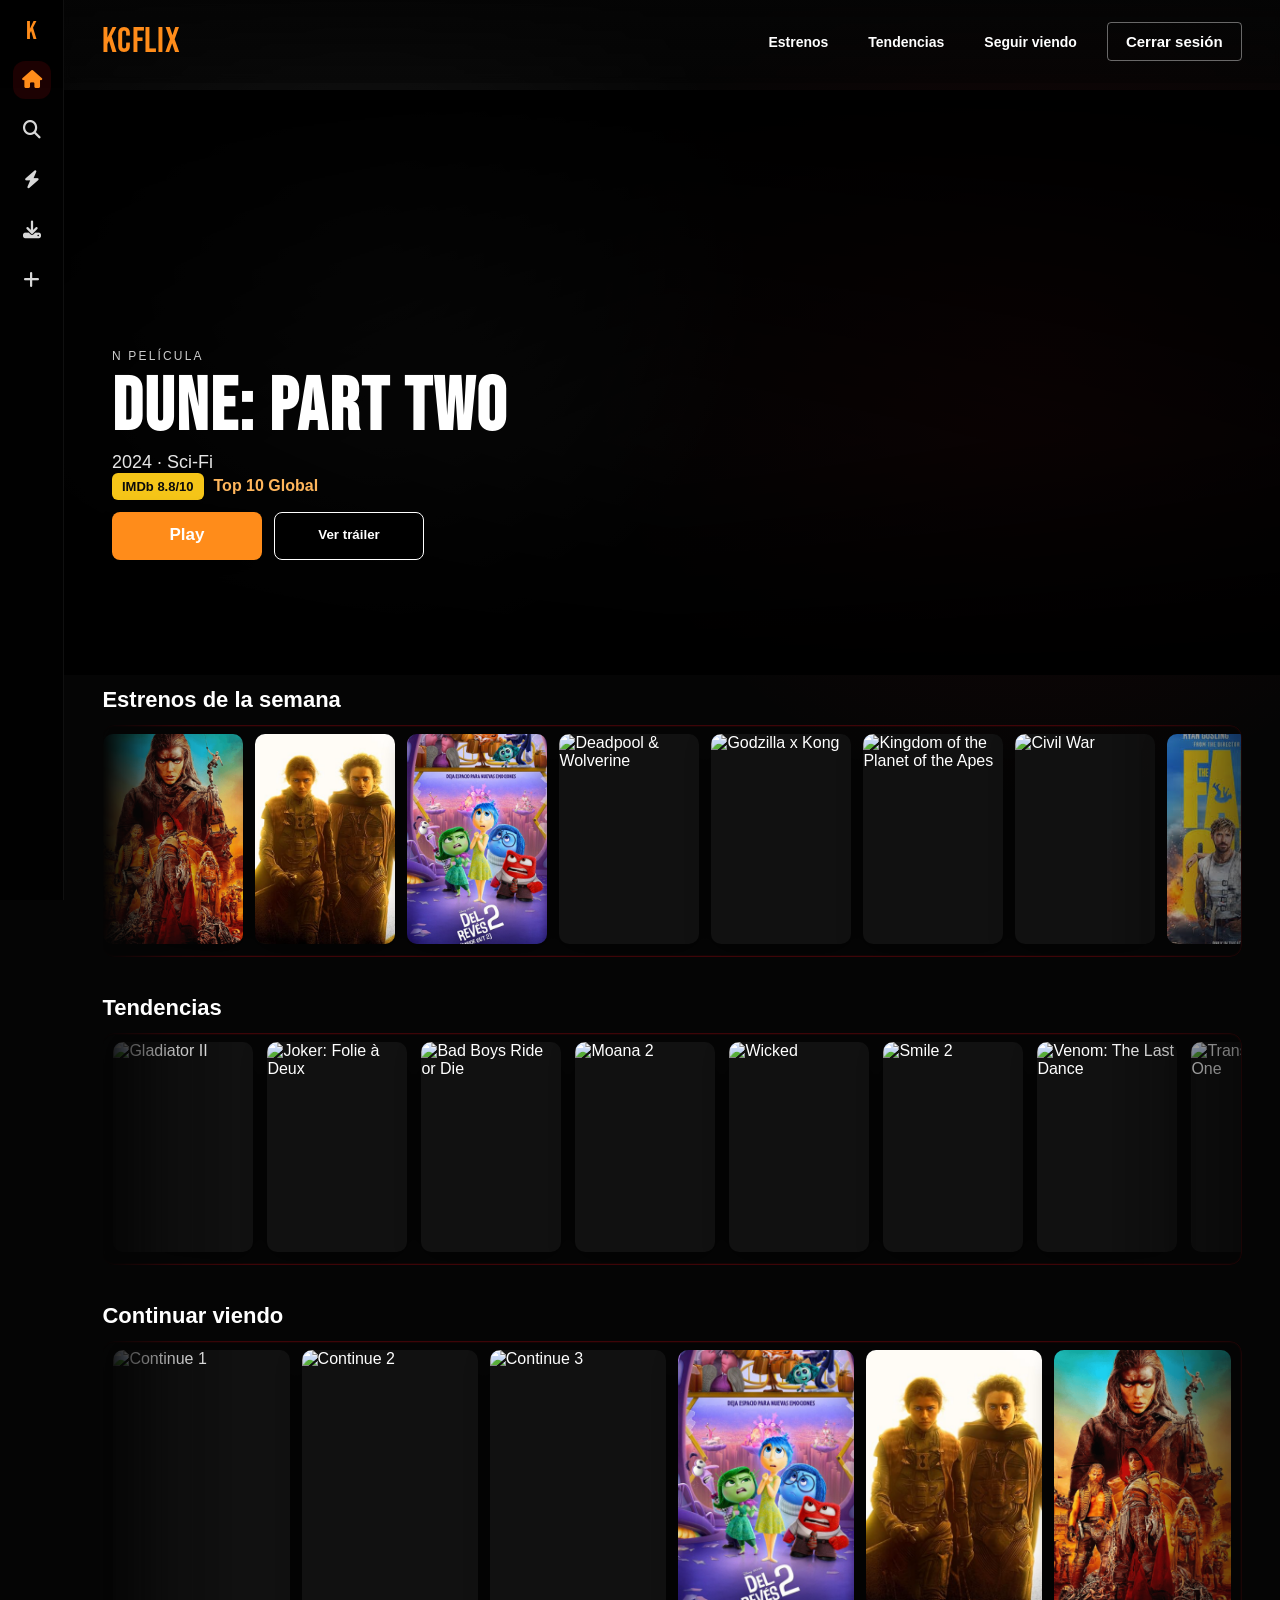
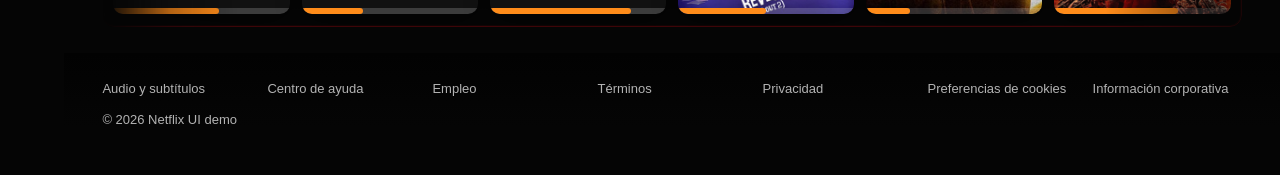
==== main.html @ c14abeb3 "practica_final_web20" ====
<!DOCTYPE html>
<html lang="es">
<head>
  <meta charset="UTF-8">
  <meta name="viewport" content="width=device-width, initial-scale=1.0">
  <title>KCFLIX - Inicio</title>
  <link rel="stylesheet" href="https://cdnjs.cloudflare.com/ajax/libs/font-awesome/6.5.2/css/all.min.css">
  <link rel="stylesheet" href="styles.css">
</head>
<body class="home-body">
  <div class="app">
    <aside class="side-nav" aria-label="Navegación principal">
      <div class="logo">K</div>
      <nav>
        <a class="nav-icon active" href="#" aria-label="Inicio"><i class="fa-solid fa-house"></i></a>
        <a class="nav-icon" href="#" aria-label="Buscar"><i class="fa-solid fa-magnifying-glass"></i></a>
        <a class="nav-icon" href="#" aria-label="Novedades"><i class="fa-solid fa-bolt"></i></a>
        <a class="nav-icon" href="#" aria-label="Descargas"><i class="fa-solid fa-download"></i></a>
        <a class="nav-icon" href="#" aria-label="Mi lista"><i class="fa-solid fa-plus"></i></a>
      </nav>
    </aside>

    <main class="home-main">
      <header class="home-nav">
        <div class="logo">KCFLIX</div>
        <nav class="top-links" aria-label="Secciones">
          <a href="#estrenos">Estrenos</a>
          <a href="#tendencias">Tendencias</a>
          <a href="#continuar">Seguir viendo</a>
        </nav>
        <a class="btn-secondary" href="index.html">Cerrar sesión</a>
      </header>

      <section class="billboard fade-up">
        <div class="billboard-bg"></div>
        <div class="billboard-overlay"></div>
        <div class="billboard-content">
          <div class="billboard-left">
            <p class="eyebrow">N Película</p>
            <h1 class="title">DUNE: PART TWO</h1>
            <p class="season">2024 · Sci‑Fi</p>
            <div class="meta">
              <span class="badge imdb">IMDb 8.8/10</span>
              <span class="meta-pill">Top 10 Global</span>
            </div>
            <div class="actions">
              <button class="btn-primary pill">Play</button>
              <button style="margin-top: 6px;" class="btn-ghost pill">Ver tráiler</button>
            </div>
          </div>
        </div>
      </section>

      <section class="row" id="estrenos">
        <div class="row-header">
          <h2>Estrenos de la semana</h2>
        </div>
        <div class="carousel">
          <div class="card"><img src="images/furiosa.png" alt="Furiosa"></div>
          <div class="card"><img src="images/dune.png" alt="Dune Part Two"></div>
          <div class="card"><img src="images/inside2.png" alt="Inside Out 2"></div>
          <div class="card"><img src="https://lumiere-a.akamaihd.net/v1/images/image_e76cbb7d.jpeg" alt="Deadpool & Wolverine"></div>
          <div class="card"><img src="https://play-lh.googleusercontent.com/W6HjfNo9I4UF4hTK2AE5ALRAUnR4mSOMsZAKb6WDiavnlSLHi6pDqmvL1hcKnPg9KamImKPIpb4DFq9jYA" alt="Godzilla x Kong"></div>
          <div class="card"><img src="https://static.wikia.nocookie.net/planetoftheapes/images/0/0c/Kingdom_of_the_Planet_of_the_Apes_Teaser_Poster.jpg/revision/latest?cb=20231102170104" alt="Kingdom of the Planet of the Apes"></div>
          <div class="card"><img src="https://static.wikia.nocookie.net/marvelcinematicuniverse/images/b/bf/Captain_America_Civil_War_-_Poster_definitivo.png/revision/latest/scale-to-width-down/1200?cb=20191029195149&path-prefix=es" alt="Civil War"></div>
          <div class="card"><img src="[data-uri]" alt="The Fall Guy"></div>
          <div class="card"><img src="https://image.tmdb.org/t/p/w342/lqoMzCcZYEFK729d6qzt349fB4o.jpg" alt="The Idea of You"></div>
          <div class="card"><img src="https://image.tmdb.org/t/p/w342/cc8U2Ew1vTmjL6N3bPuwRZ2FQ7t.jpg" alt="Problemista"></div>
          <div class="card"><img src="https://image.tmdb.org/t/p/w342/aosm8NMQ3UyoBVpSxyimorCQykC.jpg" alt="Atlas"></div>
          <div class="card"><img src="https://image.tmdb.org/t/p/w342/8Y9j5ve3DucHr1bTPQvdgB6MZPJ.jpg" alt="Ghostbusters: Frozen Empire"></div>
          <div class="card"><img src="https://image.tmdb.org/t/p/w342/2cxhvwyEwRlysAmRH4iodkvo0z5.jpg" alt="Nosferatu"></div>
          <div class="card"><img src="https://image.tmdb.org/t/p/w342/e3mB1jmPGQip1m6IK5hHFbtdKnP.jpg" alt="Speak No Evil"></div>
        </div>
      </section>

      <section class="row" id="tendencias">
        <div class="row-header">
          <h2>Tendencias</h2>
        </div>
        <div class="carousel trends">
          <div class="card"><img src="https://image.tmdb.org/t/p/w342/6WBeq4fCfn7AN0o21W9qNcRF2l9.jpg" alt="Gladiator II"></div>
          <div class="card"><img src="https://image.tmdb.org/t/p/w342/9m161GawbY3cWxe6txd1NOHTjd0.jpg" alt="Joker: Folie à Deux"></div>
          <div class="card"><img src="https://image.tmdb.org/t/p/w342/vBZ0qvaRxqEhZwl6LWmruJqWE8Z.jpg" alt="Bad Boys Ride or Die"></div>
          <div class="card"><img src="https://image.tmdb.org/t/p/w342/9HE9xiNMEFztAs4z3LZx45t55V7.jpg" alt="Moana 2"></div>
          <div class="card"><img src="https://image.tmdb.org/t/p/w342/kKKXNpPbf5wQamqL4B9CzQ2Q1zJ.jpg" alt="Wicked"></div>
          <div class="card"><img src="https://image.tmdb.org/t/p/w342/uEBfw0BsL5SBTmFQNSL9VfEPYhZ.jpg" alt="Smile 2"></div>
          <div class="card"><img src="https://image.tmdb.org/t/p/w342/3m1CmcU2Yn2lXGLk5z9XfY4Frp9.jpg" alt="Venom: The Last Dance"></div>
          <div class="card"><img src="https://image.tmdb.org/t/p/w342/4W3esezSEKAQ4MSBtd2rL1X8rTD.jpg" alt="Transformers One"></div>
          <div class="card"><img src="https://image.tmdb.org/t/p/w342/kaPVL2CkT3Id5v7IRKLsq5eHqDe.jpg" alt="Inside Out 2"></div>
          <div class="card"><img src="https://image.tmdb.org/t/p/w342/2gtdv7Naqq0G6IuNcBqEI70KuBD.jpg" alt="Borderlands"></div>
        </div>
      </section>

      <section class="row" id="continuar">
        <div class="row-header">
          <h2>Continuar viendo</h2>
        </div>
        <div class="carousel continue">
          <div class="card progress">
            <img src="https://image.tmdb.org/t/p/w342/qNBAXBIQlnOThrVvA6mA2B5ggV6.jpg" alt="Continue 1">
            <div class="progress-bar"><span style="width: 60%"></span></div>
          </div>
          <div class="card progress">
            <img src="https://image.tmdb.org/t/p/w342/3CxUndGhUcZdt1Zggjdb2HkLLQX.jpg" alt="Continue 2">
            <div class="progress-bar"><span style="width: 35%"></span></div>
          </div>
          <div class="card progress">
            <img src="https://image.tmdb.org/t/p/w342/8ChCpCYxh9YXusmHwcE9YzP0TSG.jpg" alt="Continue 3">
            <div class="progress-bar"><span style="width: 80%"></span></div>
          </div>
          <div class="card progress">
            <img src="images/inside2.png" alt="Continue 4">
            <div class="progress-bar"><span style="width: 50%"></span></div>
          </div>
          <div class="card progress">
            <img src="images/dune.png" alt="Continue 5">
            <div class="progress-bar"><span style="width: 25%"></span></div>
          </div>
          <div class="card progress">
            <img src="images/furiosa.png" alt="Continue 6">
            <div class="progress-bar"><span style="width: 70%"></span></div>
          </div>
        </div>
      </section>

      <footer class="footer">
        <div class="footer-links">
          <a href="#">Audio y subtítulos</a>
          <a href="#">Centro de ayuda</a>
          <a href="#">Empleo</a>
          <a href="#">Términos</a>
          <a href="#">Privacidad</a>
          <a href="#">Preferencias de cookies</a>
          <a href="#">Información corporativa</a>
        </div>
        <p class="footer-copy">© 2026 Netflix UI demo</p>
      </footer>
    </main>
  </div>
</body>
</html>
---- styles.css ----
@font-face {
  font-family: "Bebas Neue";
  src: url("fonts/bebas_neue/BebasNeue-Regular.woff2") format("woff2"),
       url("fonts/bebas_neue/BebasNeue-Regular.woff") format("woff"),
       url("fonts/bebas_neue/BebasNeue-Regular.ttf") format("truetype");
  font-weight: 400;
  font-style: normal;
  font-display: swap;
}

:root {
  --bg-top: #2b0808;
  --bg-bottom: #070000;
  --netflix-red: #ff8c1a;
  --text: #ffffff;
  --muted: #b3b3b3;
  --input-bg: rgba(51, 51, 51, 0.75);
  --border: rgba(255, 255, 255, 0.22);
  --shadow: 0 6px 20px rgba(0, 0, 0, 0.45);
  --display-font: "Bebas Neue", "Helvetica Neue", Helvetica, Arial, sans-serif;
  font-family: "Helvetica Neue", Helvetica, Arial, sans-serif;
}

* {
  box-sizing: border-box;
}

body {
  margin: 0;
  min-height: 100vh;
  color: var(--text);
  background: radial-gradient(circle at 20% 20%, rgba(255, 255, 255, 0.04), transparent 25%),
              radial-gradient(circle at 80% 0%, rgba(255, 255, 255, 0.03), transparent 30%),
              linear-gradient(180deg, var(--bg-top) 0%, #140000 45%, var(--bg-bottom) 100%);
  background-attachment: fixed;
  overflow-x: hidden;
  scroll-behavior: smooth;
}

html {
  width: 100vw;
  overflow-x: hidden;
}

.home-body {
  background: #050505;
  color: #fff;
}

.page {
  display: flex;
  flex-direction: column;
  min-height: 100vh;
  max-width: 1100px;
  margin: 0 auto;
  padding: 32px clamp(20px, 3vw, 48px);
}

.nav {
  padding: 8px 0 28px;
  border-bottom: 1px solid rgba(255, 255, 255, 0.08);
}

.logo {
  font-size: clamp(28px, 3vw, 36px);
  font-family: var(--display-font);
  font-weight: 400;
  letter-spacing: 0.7px;
  color: var(--netflix-red);
}

.panel {
  width: min(520px, 100%);
  margin-top: 48px;
  display: flex;
  flex-direction: column;
  gap: 16px;
}

.panel h1 {
  margin: 0;
  font-family: var(--display-font);
  font-size: clamp(26px, 4vw, 36px);
  line-height: 1.2;
}

.sub {
  margin: 0;
  color: var(--muted);
  font-size: 16px;
}

.form {
  display: flex;
  flex-direction: column;
  gap: 12px;
  margin-top: 4px;
}

.field {
  display: flex;
  flex-direction: column;
  gap: 6px;
}

.label {
  font-size: 13px;
  color: var(--muted);
}

input[type="email"] {
  width: 100%;
  padding: 14px 14px;
  background: var(--input-bg);
  border: 1px solid var(--border);
  border-radius: 6px;
  color: var(--text);
  font-size: 15px;
  outline: none;
  transition: border-color 0.2s ease, box-shadow 0.2s ease;
}

input[type="email"]::placeholder {
  color: #d9d9d9;
}

input[type="email"]:focus {
  border-color: #fff;
  box-shadow: 0 0 0 2px rgba(255, 255, 255, 0.15);
}

.btn-primary {
  margin-top: 6px;
  display: inline-block;
  padding: 14px;
  border: none;
  border-radius: 6px;
  background: var(--netflix-red);
  color: #fff;
  font-size: 17px;
  font-weight: 600;
  cursor: pointer;
  box-shadow: var(--shadow);
  transition: background 0.2s ease, transform 0.1s ease;
  text-align: center;
  text-decoration: none;
}

.btn-primary:hover {
  background: #f6121d;
}

.btn-primary:active {
  transform: translateY(1px);
}

.btn-secondary {
  padding: 10px 18px;
  border: 1px solid rgba(255, 255, 255, 0.4);
  border-radius: 4px;
  color: #fff;
  background: transparent;
  font-size: 15px;
  font-weight: 600;
  text-decoration: none;
  transition: background 0.2s ease, color 0.2s ease, border-color 0.2s ease;
}

.btn-secondary:hover {
  background: rgba(255, 255, 255, 0.12);
  border-color: rgba(255, 255, 255, 0.6);
}

.help {
  margin-top: 12px;
  width: 100%;
  background: transparent;
  border: none;
  color: #f3f3f3;
  font-size: 16px;
  text-align: left;
  display: inline-flex;
  align-items: center;
  gap: 6px;
  cursor: pointer;
  padding: 8px 0;
}

.chevron {
  display: inline-block;
  transform: translateY(-1px);
  font-size: 16px;
}

.recaptcha {
  margin: 0;
  margin-top: 4px;
  color: var(--muted);
  font-size: 13px;
  max-width: 460px;
}

.hero {
  min-height: 100vh;
  padding: 28px clamp(20px, 4vw, 56px);
  display: flex;
  flex-direction: column;
  justify-content: space-between;
}

.home-nav {
  display: flex;
  align-items: center;
  justify-content: space-between;
}

.hero-content {
  display: grid;
  grid-template-columns: repeat(auto-fit, minmax(280px, 1fr));
  gap: clamp(24px, 4vw, 52px);
  align-items: center;
  margin-top: clamp(40px, 8vw, 90px);
}

.hero-text h1 {
  font-family: var(--display-font);
  font-size: clamp(32px, 5vw, 54px);
  margin: 0 0 12px;
}

.hero-sub {
  margin: 0;
  color: var(--muted);
  font-size: clamp(16px, 2vw, 20px);
}

.cta {
  margin-top: 22px;
  display: flex;
  flex-wrap: wrap;
  gap: 10px;
}

.cta input[type="email"] {
  flex: 1 1 240px;
  padding: 14px 14px;
  background: rgba(0, 0, 0, 0.45);
  border: 1px solid rgba(255, 255, 255, 0.25);
  border-radius: 6px;
  color: #fff;
  font-size: 15px;
  min-width: 0;
}

.cta .btn-primary {
  flex: 0 0 auto;
  padding: 14px 18px;
  font-size: 16px;
}

.hero-art {
  display: flex;
  justify-content: center;
}

.device-frame {
  position: relative;
  width: min(620px, 100%);
  border-radius: 12px;
  overflow: hidden;
  background: #050505;
  box-shadow: 0 18px 50px rgba(0, 0, 0, 0.6);
  border: 2px solid rgba(255, 255, 255, 0.08);
}

.device-frame img {
  display: block;
  width: 100%;
  height: auto;
}

/* ---------- Home screen layout ---------- */
.app {
  display: grid;
  grid-template-columns: 64px 1fr;
  min-height: 100vh;
  max-width: 100vw;
  overflow-x: hidden;
}

.side-nav {
  background: linear-gradient(180deg, rgba(0, 0, 0, 0.92), rgba(0, 0, 0, 0.7));
  display: flex;
  flex-direction: column;
  align-items: center;
  gap: 14px;
  padding: 16px 0;
  border-right: 1px solid rgba(255, 255, 255, 0.06);
  position: sticky;
  top: 0;
  height: 100vh;
}

.side-nav .logo {
  font-family: var(--display-font);
  font-size: 26px;
  color: var(--netflix-red);
}

.side-nav nav {
  display: flex;
  flex-direction: column;
  gap: 12px;
}

.nav-icon {
  width: 38px;
  height: 38px;
  border-radius: 12px;
  display: grid;
  place-items: center;
  color: #d8d8d8;
  text-decoration: none;
  font-size: 18px;
  transition: background 0.2s ease, color 0.2s ease;
}

.nav-icon:hover,
.nav-icon.active {
  background: rgba(229, 9, 20, 0.12);
  color: var(--netflix-red);
}

.home-main {
  min-height: 100vh;
  background: radial-gradient(circle at 25% 15%, rgba(255, 255, 255, 0.06), transparent 22%),
              radial-gradient(circle at 80% 20%, rgba(229, 9, 20, 0.08), transparent 26%),
              #050505;
  overflow-x: hidden;
  padding-top: 90px;
}

.home-nav {
  display: flex;
  align-items: center;
  gap: 18px;
  justify-content: flex-start;
  padding: 20px clamp(20px, 3vw, 48px);
  position: fixed;
  top: 0;
  left: 64px;
  right: 0;
  z-index: 20;
  background: linear-gradient(180deg, rgba(5, 5, 5, 0.9) 0%, rgba(5, 5, 5, 0.4) 100%);
  backdrop-filter: blur(4px);
  transition: none;
}

.billboard {
  position: relative;
  height: clamp(340px, 52vw, 65vh);
  overflow: hidden;
  padding: clamp(24px, 4vw, 48px);
  padding-bottom: clamp(64px, 9vw, 120px);
  display: flex;
  align-items: flex-end;
  --hero-img: url('https://www.bosshunting.com.au/wp-content/uploads/2023/07/Dune-Part-Two-Runtime-Currently-Clocks-In-At-Over-3-Hours-1.jpg');
}

.billboard-bg {
  position: absolute;
  inset: 0;
  background-image: var(--hero-img);
  background-size: cover;
  background-position: center 40%;
  background-repeat: no-repeat;
  filter: brightness(0.85);
  transform: scale(1.02);
}

.billboard-overlay {
  position: absolute;
  inset: 0;
  background: linear-gradient(90deg, rgba(0, 0, 0, 0.8) 0%, rgba(0, 0, 0, 0.4) 50%, rgba(0, 0, 0, 0.6) 100%),
              linear-gradient(180deg, rgba(0, 0, 0, 0.9) 0%, transparent 60%, rgba(0, 0, 0, 0.9) 100%);
}

.billboard-content {
  position: relative;
  z-index: 1;
  max-width: 740px;
  display: flex;
  flex-direction: column;
  gap: 12px;
}

.eyebrow {
  margin: 0;
  text-transform: uppercase;
  letter-spacing: 0.18em;
  font-size: 12px;
  color: #fffc;
}

.title {
  margin: 0;
  font-family: var(--display-font);
  font-size: clamp(42px, 7vw, 74px);
  letter-spacing: 2px;
}

.season {
  margin: 0;
  font-size: 18px;
  color: #e6e6e6;
}

.meta {
  display: flex;
  align-items: center;
  gap: 10px;
  flex-wrap: wrap;
}

.badge {
  display: inline-flex;
  align-items: center;
  padding: 6px 10px;
  border-radius: 6px;
  font-size: 13px;
  font-weight: 600;
}

.badge.imdb {
  background: #f5c518;
  color: #0b0b0b;
}

.meta-pill {
  color: #ffb65c;
  font-weight: 700;
}

.actions {
  display: flex;
  gap: 12px;
  margin-top: 6px;
}

.pill {
  display: inline-flex;
  align-items: center;
  justify-content: center;
  gap: 8px;
  border-radius: 8px;
  padding: 14px 28px;
  min-width: 150px;
  min-height: 48px;
  line-height: 1.1;
}

.billboard .btn-primary:hover,
.billboard .btn-ghost:hover {
  transform: translateY(-1px) scale(1.01);
  box-shadow: 0 12px 24px rgba(0, 0, 0, 0.35);
}

.billboard .btn-primary:hover {
  background: #fff;
  color: #000;
}

.btn-ghost {
  background: #000;
  border: 1px solid #fff;
  color: #fff;
  font-weight: 700;
  height: 48px;
  cursor: pointer;
  padding: 14px 28px;
  transition: background 0.2s ease, color 0.2s ease, transform 0.1s ease, box-shadow 0.2s ease;
}

.btn-ghost:hover {
  background: #fff;
  color: #000;
}

.btn-ghost:active {
  transform: translateY(1px);
}

.row {
  padding: 12px clamp(20px, 3vw, 48px) 26px;
  overflow: hidden;
}

.row-header {
  display: flex;
  align-items: center;
  justify-content: space-between;
  margin-bottom: 12px;
}

.row h2 {
  margin: 0;
  font-size: 22px;
}

.carousel {
  display: grid;
  grid-auto-flow: column;
  grid-auto-columns: minmax(140px, 180px);
  gap: 12px;
  overflow-x: auto;
  overflow-y: hidden;
  padding: 8px 10px 12px;
  scroll-snap-type: x mandatory;
  -webkit-overflow-scrolling: touch;
  mask-image: linear-gradient(90deg, transparent 0, rgba(0,0,0,0.7) 6%, rgba(0,0,0,1) 12%, rgba(0,0,0,1) 88%, rgba(0,0,0,0.4) 100%);
  border: 1px solid rgba(229, 9, 20, 0.25);
  border-radius: 12px;
  box-shadow: inset 0 0 0 1px rgba(229, 9, 20, 0.08);
}

.carousel::-webkit-scrollbar {
  height: 8px;
}

.carousel::-webkit-scrollbar-thumb {
  background: rgba(255, 255, 255, 0.18);
  border-radius: 999px;
}

.card {
  position: relative;
  aspect-ratio: 2 / 3;
  border-radius: 10px;
  overflow: hidden;
  background: #111;
  box-shadow: 0 10px 24px rgba(0, 0, 0, 0.4);
  scroll-snap-align: start;
  transform: translateY(0);
  transition: transform 0.2s ease, box-shadow 0.2s ease, filter 0.2s ease;
  min-height: 210px;
}

.card.wide {
  aspect-ratio: 16 / 9;
  min-width: 240px;
  min-height: 135px;
}

.trends {
  grid-auto-columns: minmax(140px, 200px);
  gap: 14px;
  overflow-y: visible;
  perspective: 1200px;
}

.trends .card {
  scroll-snap-align: center;
  transform-style: preserve-3d;
}

.trends .card:hover {
  transform: translateY(-8px) scale(1.08) rotateX(3deg);
  z-index: 3;
  box-shadow: 0 20px 36px rgba(0, 0, 0, 0.6);
  filter: brightness(1.05);
}

.footer {
  padding: 28px clamp(20px, 3vw, 48px) 48px;
  color: var(--muted);
  background: linear-gradient(180deg, rgba(0,0,0,0.6) 0%, #050505 60%);
  font-size: 13px;
  display: flex;
  flex-direction: column;
  gap: 16px;
}

.footer-links {
  display: grid;
  grid-template-columns: repeat(auto-fit, minmax(140px, 1fr));
  gap: 10px 16px;
}

.footer a {
  color: var(--muted);
  text-decoration: none;
  transition: color 0.2s ease;
}

.footer a:hover {
  color: #fff;
}

.footer-copy {
  margin: 0;
}

.card img {
  width: 100%;
  height: 100%;
  object-fit: cover;
  display: block;
  transition: transform 0.25s ease, filter 0.25s ease;
}

.card:hover img {
  transform: scale(1.06);
  filter: brightness(1.05);
}

.card:hover {
  transform: translateY(-6px) scale(1.02);
  box-shadow: 0 16px 32px rgba(0, 0, 0, 0.55);
}

.progress {
  display: flex;
  flex-direction: column;
  justify-content: flex-end;
}

.progress-bar {
  position: absolute;
  left: 0;
  right: 0;
  bottom: 0;
  height: 6px;
  background: rgba(255, 255, 255, 0.18);
}

.progress-bar span {
  display: block;
  height: 100%;
  background: var(--netflix-red);
  border-radius: 999px;
}

.fade-up {
  animation: fadeUp 0.7s ease-out both;
}

@keyframes fadeUp {
  from {
    opacity: 0;
    transform: translateY(18px);
  }
  to {
    opacity: 1;
    transform: translateY(0);
  }
}

@media (max-width: 900px) {
  .app {
    grid-template-columns: 56px 1fr;
  }
  .billboard {
    min-height: 60vh;
  }
.home-nav {
    left: 56px;
    right: 0;
    width: auto;
    padding: 16px 18px;
  }
  .home-main {
    padding-top: 82px;
  }
}

@media (max-width: 720px) {
.billboard {
    padding: 22px 18px 32px;
    align-items: flex-end;
  }
  .billboard-overlay {
    background: linear-gradient(180deg, rgba(0,0,0,0.85) 0%, rgba(0,0,0,0.7) 45%, rgba(0,0,0,0.95) 100%);
  }
  .actions {
    flex-wrap: wrap;
  }
}

.top-links {
  display: flex;
  gap: 16px;
  margin-left: auto;
}

.top-links a {
  color: #fff;
  text-decoration: none;
  font-weight: 600;
  font-size: 14px;
  padding: 10px 12px;
  border-radius: 8px;
  transition: color 0.2s ease, background 0.2s ease;
}

.top-links a:hover {
  background: rgba(255, 255, 255, 0.12);
  color: #fff;
}

@media (max-width: 640px) {
  .panel {
    margin-top: 20px;
  }
}
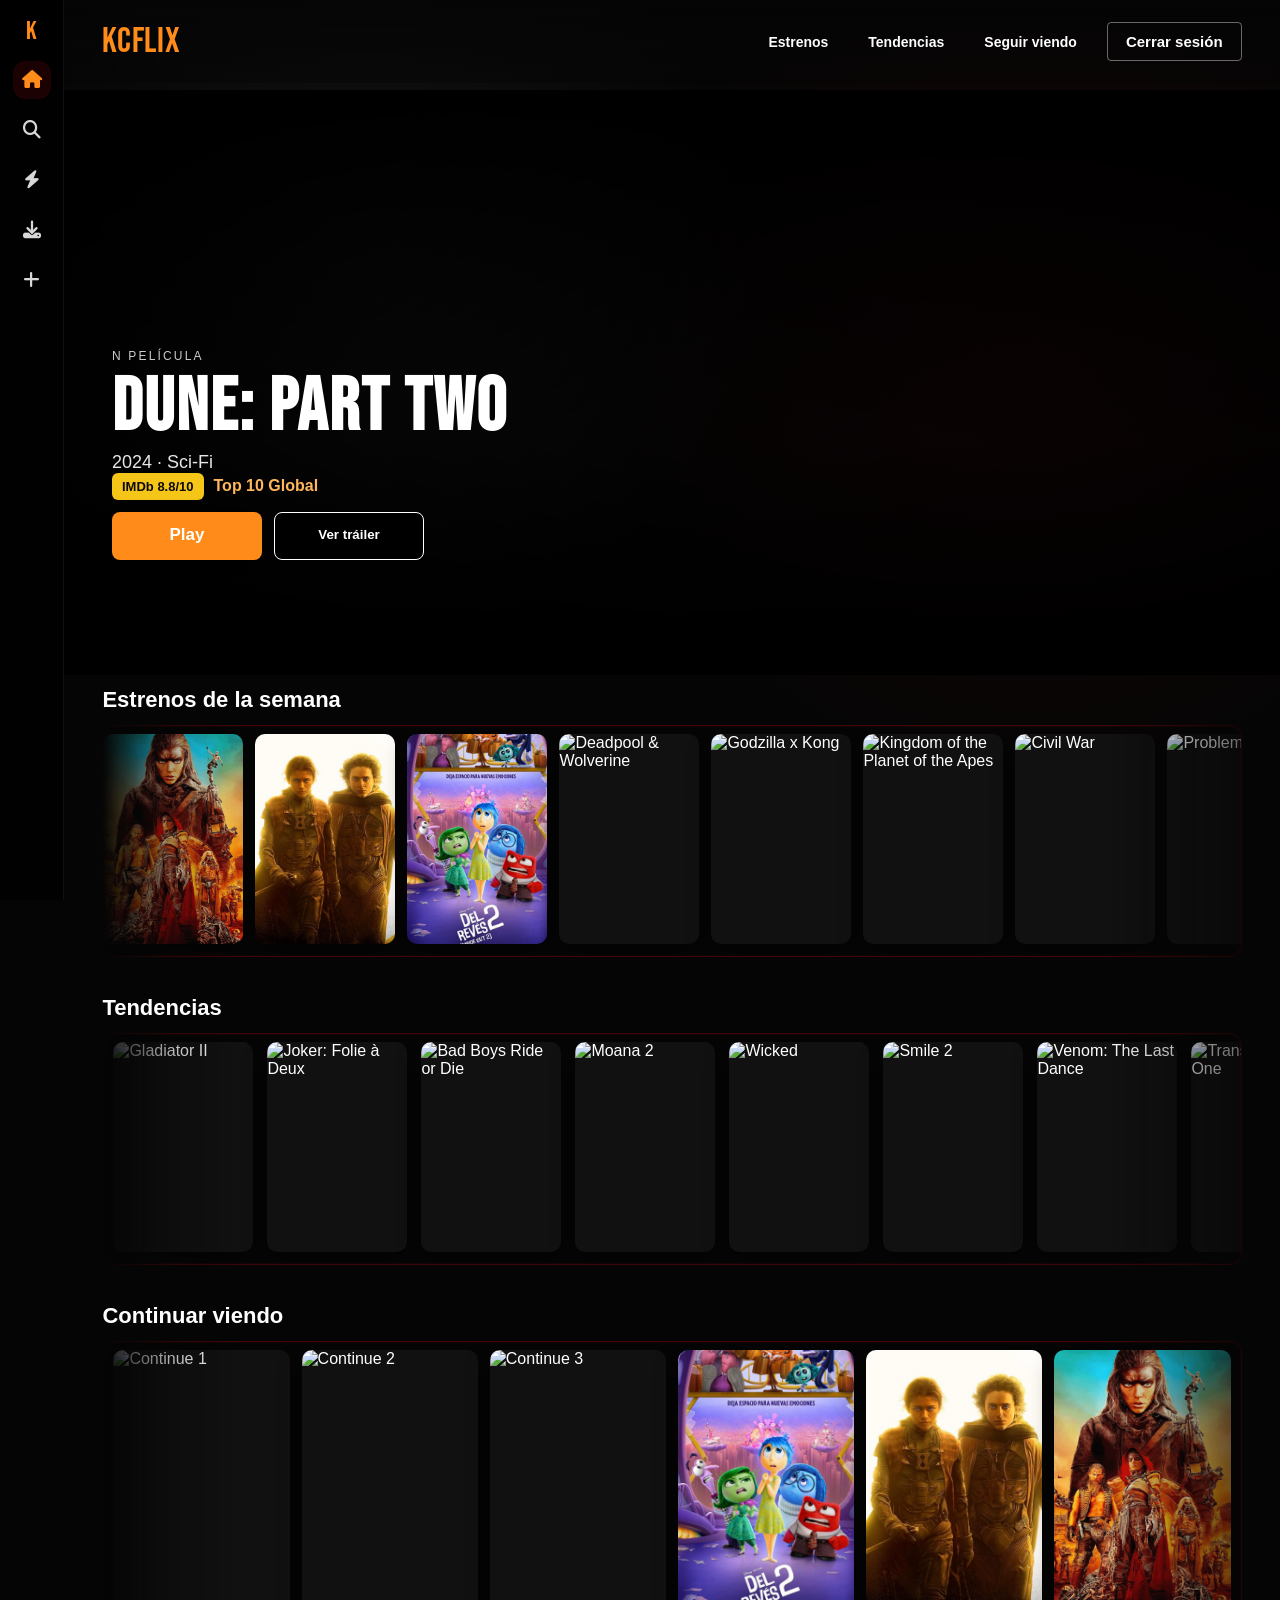
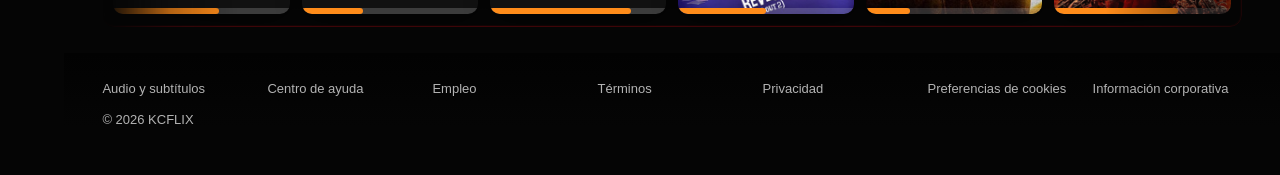
==== commit d0e11fa3: "update kcflix" ====
--- a/main.html
+++ b/main.html
@@ -1,5 +1,6 @@
 <!DOCTYPE html>
 <html lang="es">
+
 <head>
   <meta charset="UTF-8">
   <meta name="viewport" content="width=device-width, initial-scale=1.0">
@@ -7,6 +8,7 @@
   <link rel="stylesheet" href="https://cdnjs.cloudflare.com/ajax/libs/font-awesome/6.5.2/css/all.min.css">
   <link rel="stylesheet" href="styles.css">
 </head>
+
 <body class="home-body">
   <div class="app">
     <aside class="side-nav" aria-label="Navegación principal">
@@ -59,17 +61,27 @@
           <div class="card"><img src="images/furiosa.png" alt="Furiosa"></div>
           <div class="card"><img src="images/dune.png" alt="Dune Part Two"></div>
           <div class="card"><img src="images/inside2.png" alt="Inside Out 2"></div>
-          <div class="card"><img src="https://lumiere-a.akamaihd.net/v1/images/image_e76cbb7d.jpeg" alt="Deadpool & Wolverine"></div>
-          <div class="card"><img src="https://play-lh.googleusercontent.com/W6HjfNo9I4UF4hTK2AE5ALRAUnR4mSOMsZAKb6WDiavnlSLHi6pDqmvL1hcKnPg9KamImKPIpb4DFq9jYA" alt="Godzilla x Kong"></div>
-          <div class="card"><img src="https://static.wikia.nocookie.net/planetoftheapes/images/0/0c/Kingdom_of_the_Planet_of_the_Apes_Teaser_Poster.jpg/revision/latest?cb=20231102170104" alt="Kingdom of the Planet of the Apes"></div>
-          <div class="card"><img src="https://static.wikia.nocookie.net/marvelcinematicuniverse/images/b/bf/Captain_America_Civil_War_-_Poster_definitivo.png/revision/latest/scale-to-width-down/1200?cb=20191029195149&path-prefix=es" alt="Civil War"></div>
-          <div class="card"><img src="[data-uri]" alt="The Fall Guy"></div>
-          <div class="card"><img src="https://image.tmdb.org/t/p/w342/lqoMzCcZYEFK729d6qzt349fB4o.jpg" alt="The Idea of You"></div>
-          <div class="card"><img src="https://image.tmdb.org/t/p/w342/cc8U2Ew1vTmjL6N3bPuwRZ2FQ7t.jpg" alt="Problemista"></div>
-          <div class="card"><img src="https://image.tmdb.org/t/p/w342/aosm8NMQ3UyoBVpSxyimorCQykC.jpg" alt="Atlas"></div>
-          <div class="card"><img src="https://image.tmdb.org/t/p/w342/8Y9j5ve3DucHr1bTPQvdgB6MZPJ.jpg" alt="Ghostbusters: Frozen Empire"></div>
-          <div class="card"><img src="https://image.tmdb.org/t/p/w342/2cxhvwyEwRlysAmRH4iodkvo0z5.jpg" alt="Nosferatu"></div>
-          <div class="card"><img src="https://image.tmdb.org/t/p/w342/e3mB1jmPGQip1m6IK5hHFbtdKnP.jpg" alt="Speak No Evil"></div>
+          <div class="card"><img src="https://lumiere-a.akamaihd.net/v1/images/image_e76cbb7d.jpeg"
+              alt="Deadpool & Wolverine"></div>
+          <div class="card"><img
+              src="https://play-lh.googleusercontent.com/W6HjfNo9I4UF4hTK2AE5ALRAUnR4mSOMsZAKb6WDiavnlSLHi6pDqmvL1hcKnPg9KamImKPIpb4DFq9jYA"
+              alt="Godzilla x Kong"></div>
+          <div class="card"><img
+              src="https://static.wikia.nocookie.net/planetoftheapes/images/0/0c/Kingdom_of_the_Planet_of_the_Apes_Teaser_Poster.jpg/revision/latest?cb=20231102170104"
+              alt="Kingdom of the Planet of the Apes"></div>
+          <div class="card"><img
+              src="https://static.wikia.nocookie.net/marvelcinematicuniverse/images/b/bf/Captain_America_Civil_War_-_Poster_definitivo.png/revision/latest/scale-to-width-down/1200?cb=20191029195149&path-prefix=es"
+              alt="Civil War"></div>
+          <div class="card"><img src="https://m.media-amazon.com/images/S/pv-target-images/8c82065d297faf50b71d1e2af7fe9868061a2456941a6f97d65ff7792e3250b7.jpg"
+              alt="Problemista"></div>
+          <div class="card"><img src="https://image.tmdb.org/t/p/w342/aosm8NMQ3UyoBVpSxyimorCQykC.jpg" alt="Atlas">
+          </div>
+          <div class="card"><img src="https://m.media-amazon.com/images/M/MV5BOWI5NGUyMzUtMGFiNi00ZTc3LTk1YTQtMDU0NGRjNGIxZTZmXkEyXkFqcGc@._V1_FMjpg_UX1000_.jpg"
+              alt="Ghostbusters: Frozen Empire"></div>
+          <div class="card"><img src="https://image.tmdb.org/t/p/w342/2cxhvwyEwRlysAmRH4iodkvo0z5.jpg" alt="Nosferatu">
+          </div>
+          <div class="card"><img src="https://m.media-amazon.com/images/M/MV5BMWI2OWFjNjgtOTQ2Zi00MjlmLTg2MGYtNmE4MjMyZjIzMDA0XkEyXkFqcGc@._V1_FMjpg_UX1000_.jpg"
+              alt="Speak No Evil"></div>
         </div>
       </section>
 
@@ -78,16 +90,26 @@
           <h2>Tendencias</h2>
         </div>
         <div class="carousel trends">
-          <div class="card"><img src="https://image.tmdb.org/t/p/w342/6WBeq4fCfn7AN0o21W9qNcRF2l9.jpg" alt="Gladiator II"></div>
-          <div class="card"><img src="https://image.tmdb.org/t/p/w342/9m161GawbY3cWxe6txd1NOHTjd0.jpg" alt="Joker: Folie à Deux"></div>
-          <div class="card"><img src="https://image.tmdb.org/t/p/w342/vBZ0qvaRxqEhZwl6LWmruJqWE8Z.jpg" alt="Bad Boys Ride or Die"></div>
-          <div class="card"><img src="https://image.tmdb.org/t/p/w342/9HE9xiNMEFztAs4z3LZx45t55V7.jpg" alt="Moana 2"></div>
-          <div class="card"><img src="https://image.tmdb.org/t/p/w342/kKKXNpPbf5wQamqL4B9CzQ2Q1zJ.jpg" alt="Wicked"></div>
-          <div class="card"><img src="https://image.tmdb.org/t/p/w342/uEBfw0BsL5SBTmFQNSL9VfEPYhZ.jpg" alt="Smile 2"></div>
-          <div class="card"><img src="https://image.tmdb.org/t/p/w342/3m1CmcU2Yn2lXGLk5z9XfY4Frp9.jpg" alt="Venom: The Last Dance"></div>
-          <div class="card"><img src="https://image.tmdb.org/t/p/w342/4W3esezSEKAQ4MSBtd2rL1X8rTD.jpg" alt="Transformers One"></div>
-          <div class="card"><img src="https://image.tmdb.org/t/p/w342/kaPVL2CkT3Id5v7IRKLsq5eHqDe.jpg" alt="Inside Out 2"></div>
-          <div class="card"><img src="https://image.tmdb.org/t/p/w342/2gtdv7Naqq0G6IuNcBqEI70KuBD.jpg" alt="Borderlands"></div>
+          <div class="card"><img src="https://image.tmdb.org/t/p/w342/6WBeq4fCfn7AN0o21W9qNcRF2l9.jpg"
+              alt="Gladiator II"></div>
+          <div class="card"><img src="https://image.tmdb.org/t/p/w342/9m161GawbY3cWxe6txd1NOHTjd0.jpg"
+              alt="Joker: Folie à Deux"></div>
+          <div class="card"><img src="https://image.tmdb.org/t/p/w342/vBZ0qvaRxqEhZwl6LWmruJqWE8Z.jpg"
+              alt="Bad Boys Ride or Die"></div>
+          <div class="card"><img src="https://lumiere-a.akamaihd.net/v1/images/image_25b12a37.jpeg?region=0,0,540,810" alt="Moana 2">
+          </div>
+          <div class="card"><img src="https://m.media-amazon.com/images/I/81okPW7u3VL.jpg" alt="Wicked">
+          </div>
+          <div class="card"><img src="https://upload.wikimedia.org/wikipedia/en/thumb/1/17/Smile_2_%282024%29_poster.jpg/250px-Smile_2_%282024%29_poster.jpg" alt="Smile 2">
+          </div>
+          <div class="card"><img src="https://www.dodmagazine.es/wp-content/uploads/2024/03/venom-the-last-dance.jpg"
+              alt="Venom: The Last Dance"></div>
+          <div class="card"><img src="https://static.wikia.nocookie.net/wiki-doblaje-espana/images/b/b3/Transformers_One_Poster.jpg/revision/latest?cb=20240814043224&path-prefix=es"
+              alt="Transformers One"></div>
+          <div class="card"><img src="images/inside2.png"
+              alt="Inside Out 2"></div>
+          <div class="card"><img src="https://m.media-amazon.com/images/M/MV5BMDhkMzQzZmQtOGQ1NS00Y2FhLTkzYjAtNWE1MmRiOWM1MjUzXkEyXkFqcGc@._V1_FMjpg_UX1000_.jpg"
+              alt="Borderlands"></div>
         </div>
       </section>
 
@@ -133,9 +155,10 @@
           <a href="#">Preferencias de cookies</a>
           <a href="#">Información corporativa</a>
         </div>
-        <p class="footer-copy">© 2026 Netflix UI demo</p>
+        <p class="footer-copy">© 2026 KCFLIX</p>
       </footer>
     </main>
   </div>
 </body>
-</html>
+
+</html>
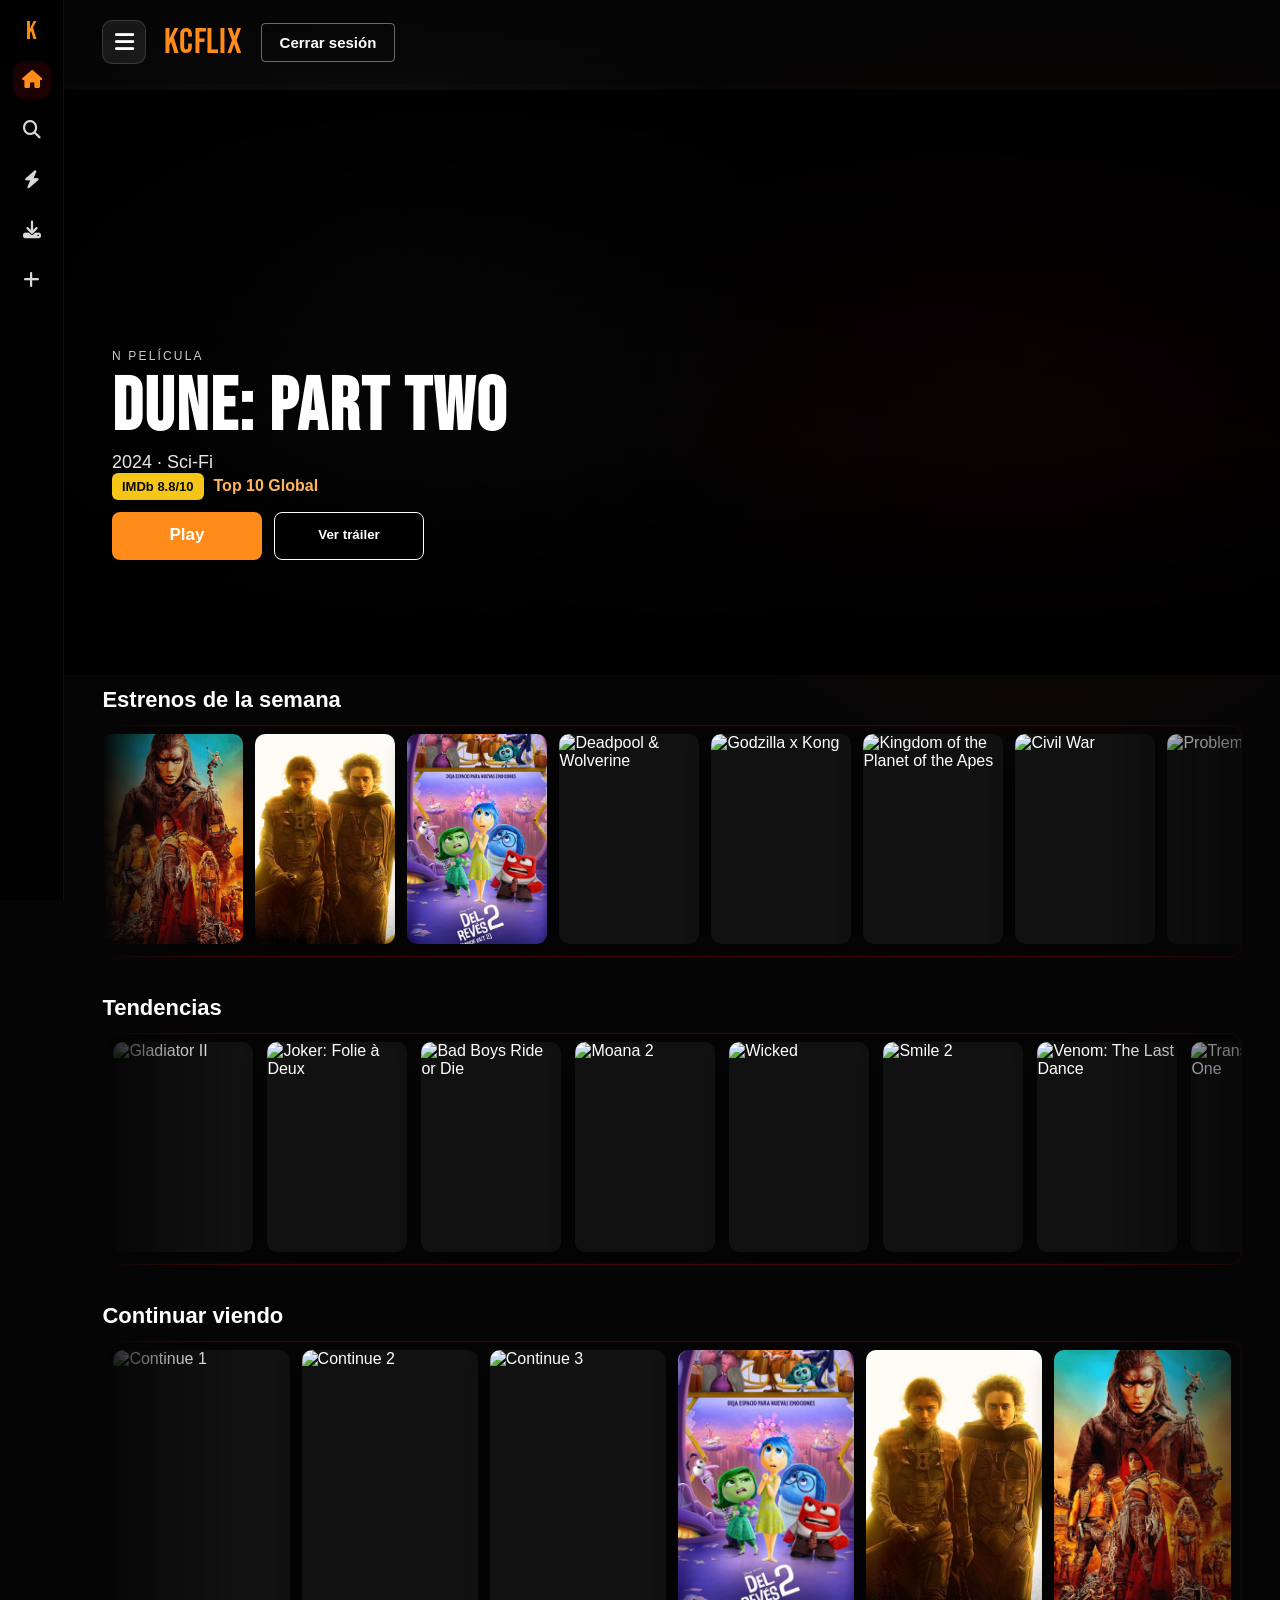
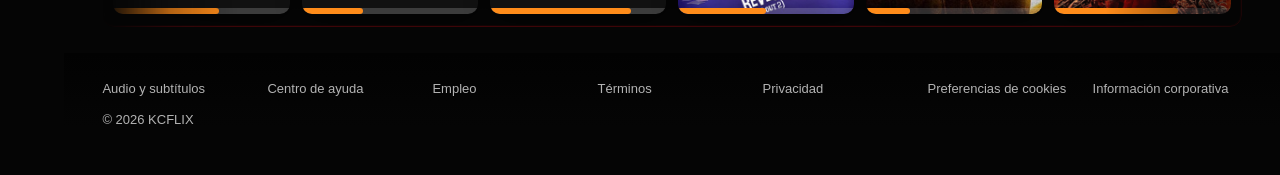
==== commit ce427bc8: "mobile-responsive fix" ====
--- a/main.html
+++ b/main.html
@@ -11,6 +11,7 @@
 
 <body class="home-body">
   <div class="app">
+    <input type="checkbox" id="nav-toggle" class="nav-toggle" aria-hidden="true">
     <aside class="side-nav" aria-label="Navegación principal">
       <div class="logo">K</div>
       <nav>
@@ -24,14 +25,33 @@
 
     <main class="home-main">
       <header class="home-nav">
+        <label for="nav-toggle" class="menu-toggle" aria-label="Abrir menú">
+          <i class="fa-solid fa-bars"></i>
+        </label>
         <div class="logo">KCFLIX</div>
         <nav class="top-links" aria-label="Secciones">
           <a href="#estrenos">Estrenos</a>
           <a href="#tendencias">Tendencias</a>
           <a href="#continuar">Seguir viendo</a>
         </nav>
+        <a class="btn-secondary desktop-only" href="index.html">Cerrar sesión</a>
+      </header>
+
+      <div class="mobile-drawer" id="mobile-drawer">
+        <nav class="drawer-links" aria-label="Secciones rápidas">
+          <a href="#estrenos" onclick="document.getElementById('nav-toggle').checked=false;">Estrenos</a>
+          <a href="#tendencias" onclick="document.getElementById('nav-toggle').checked=false;">Tendencias</a>
+          <a href="#continuar" onclick="document.getElementById('nav-toggle').checked=false;">Seguir viendo</a>
+        </nav>
+        <div class="drawer-icons" aria-label="Acciones">
+          <a class="nav-icon active" href="#" aria-label="Inicio"><i class="fa-solid fa-house"></i></a>
+          <a class="nav-icon" href="#" aria-label="Buscar"><i class="fa-solid fa-magnifying-glass"></i></a>
+          <a class="nav-icon" href="#" aria-label="Novedades"><i class="fa-solid fa-bolt"></i></a>
+          <a class="nav-icon" href="#" aria-label="Descargas"><i class="fa-solid fa-download"></i></a>
+          <a class="nav-icon" href="#" aria-label="Mi lista"><i class="fa-solid fa-plus"></i></a>
+        </div>
         <a class="btn-secondary" href="index.html">Cerrar sesión</a>
-      </header>
+      </div>
 
       <section class="billboard fade-up">
         <div class="billboard-bg"></div>
@@ -161,4 +181,4 @@
   </div>
 </body>
 
-</html>+</html>
--- a/styles.css
+++ b/styles.css
@@ -23,6 +23,10 @@
 
 * {
   box-sizing: border-box;
+}
+
+.nav-toggle {
+  display: none;
 }
 
 body {
@@ -279,13 +283,31 @@
   height: auto;
 }
 
-/* ---------- Home screen layout ---------- */
 .app {
   display: grid;
   grid-template-columns: 64px 1fr;
   min-height: 100vh;
   max-width: 100vw;
   overflow-x: hidden;
+}
+
+.menu-toggle {
+  display: inline-flex;
+  width: 44px;
+  height: 44px;
+  align-items: center;
+  justify-content: center;
+  border-radius: 10px;
+  background: rgba(255, 255, 255, 0.08);
+  border: 1px solid rgba(255, 255, 255, 0.14);
+  color: #fff;
+  cursor: pointer;
+  font-size: 22px;
+  transition: background 0.2s ease, border-color 0.2s ease, transform 0.1s ease;
+}
+
+.menu-toggle:active {
+  transform: translateY(1px);
 }
 
 .side-nav {
@@ -674,7 +696,38 @@
 }
 
 @media (max-width: 720px) {
-.billboard {
+.app {
+    grid-template-columns: 1fr;
+  }
+  .side-nav {
+    display: none;
+  }
+  .home-nav {
+    position: fixed;
+    left: 0;
+    right: 0;
+    padding: 14px 18px;
+    gap: 12px;
+  }
+  .home-main {
+    padding-top: 78px;
+  }
+  .top-links {
+    display: none;
+  }
+  .menu-toggle {
+    display: inline-flex;
+  }
+  .desktop-only {
+    display: none;
+  }
+  .mobile-drawer {
+    display: block;
+  }
+  #nav-toggle:checked ~ main .mobile-drawer {
+    transform: translateY(0);
+  }
+  .billboard {
     padding: 22px 18px 32px;
     align-items: flex-end;
   }
@@ -687,28 +740,73 @@
 }
 
 .top-links {
-  display: flex;
-  gap: 16px;
-  margin-left: auto;
-}
-
-.top-links a {
+  display: none;
+}
+
+.mobile-drawer {
+  display: none;
+  position: fixed;
+  top: 0;
+  left: 0;
+  right: 0;
+  padding: 78px 20px 24px;
+  background: rgba(5, 5, 5, 0.96);
+  backdrop-filter: blur(8px);
+  border-bottom: 1px solid rgba(255, 255, 255, 0.08);
+  box-shadow: 0 18px 36px rgba(0, 0, 0, 0.6);
+  z-index: 18;
+  transform: translateY(-100%);
+  transition: transform 0.28s ease;
+}
+
+.drawer-links {
+  display: flex;
+  flex-direction: column;
+  gap: 12px;
+}
+
+.drawer-links a {
   color: #fff;
   text-decoration: none;
-  font-weight: 600;
-  font-size: 14px;
-  padding: 10px 12px;
-  border-radius: 8px;
-  transition: color 0.2s ease, background 0.2s ease;
-}
-
-.top-links a:hover {
-  background: rgba(255, 255, 255, 0.12);
-  color: #fff;
+  font-weight: 700;
+  font-size: 16px;
+  padding: 12px 14px;
+  border-radius: 10px;
+  background: rgba(255, 255, 255, 0.06);
+  border: 1px solid rgba(255, 255, 255, 0.1);
+}
+
+.drawer-icons {
+  display: grid;
+  grid-template-columns: repeat(auto-fit, minmax(52px, 1fr));
+  gap: 10px;
+  margin: 16px 0;
+}
+
+.drawer-icons .nav-icon {
+  width: 100%;
+  height: 48px;
+  border-radius: 12px;
+  border: 1px solid rgba(255, 255, 255, 0.08);
 }
 
 @media (max-width: 640px) {
   .panel {
     margin-top: 20px;
   }
-}
+  .carousel {
+    grid-auto-columns: minmax(128px, 160px);
+    gap: 10px;
+  }
+  .billboard {
+    height: auto;
+    min-height: 50vh;
+  }
+  .actions .pill {
+    width: 100%;
+    min-width: auto;
+  }
+  .footer {
+    padding-bottom: 70px;
+  }
+}
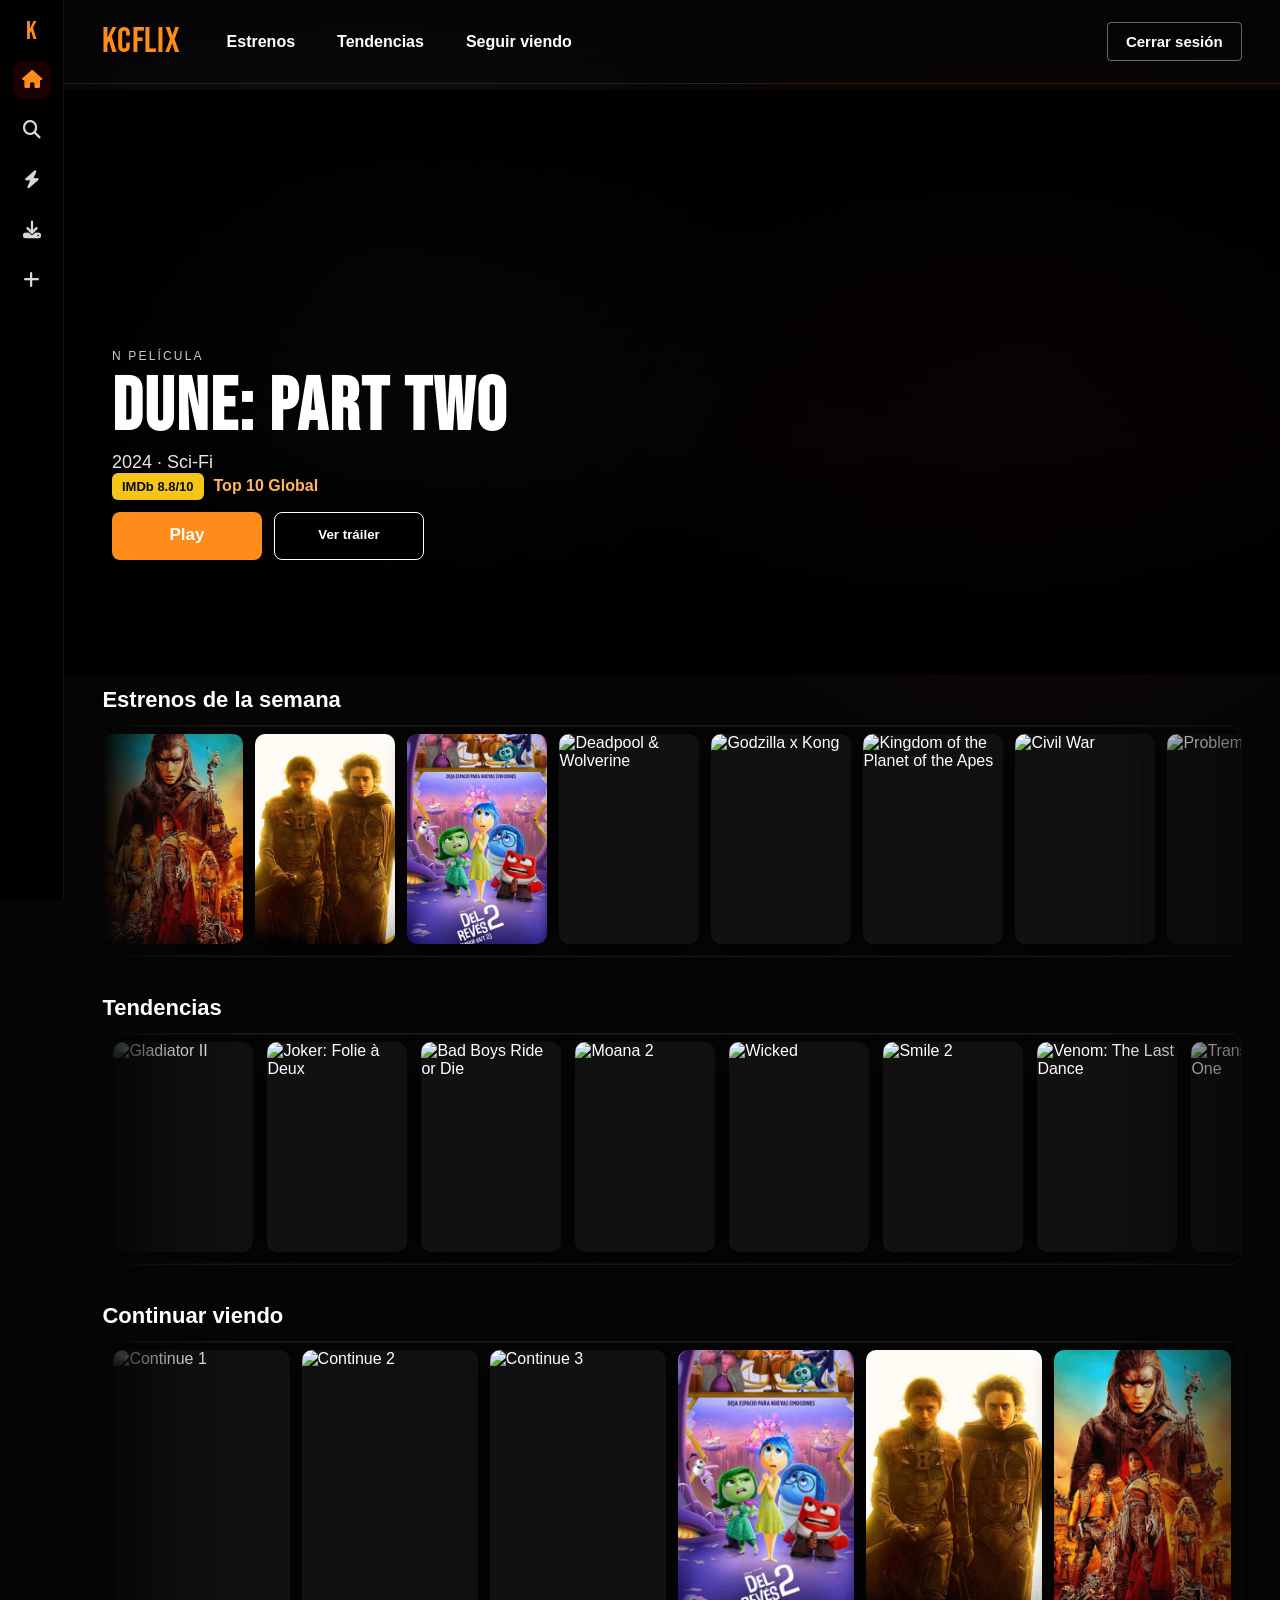
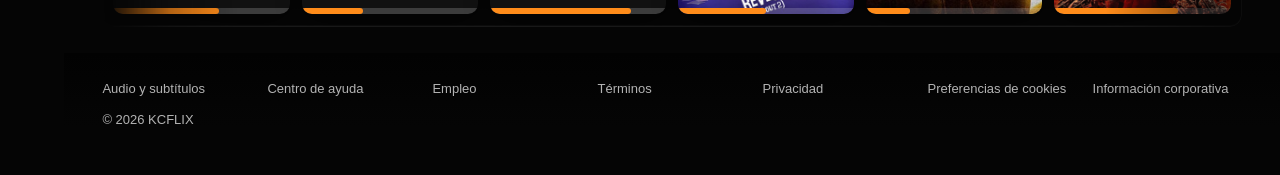
==== commit 37894fce: "final_practica" ====
--- a/main.html
+++ b/main.html
@@ -180,5 +180,4 @@
     </main>
   </div>
 </body>
-
 </html>
--- a/styles.css
+++ b/styles.css
@@ -38,12 +38,13 @@
               linear-gradient(180deg, var(--bg-top) 0%, #140000 45%, var(--bg-bottom) 100%);
   background-attachment: fixed;
   overflow-x: hidden;
-  scroll-behavior: smooth;
 }
 
 html {
   width: 100vw;
   overflow-x: hidden;
+  scroll-behavior: smooth;
+  scroll-padding-top: 110px;
 }
 
 .home-body {
@@ -292,7 +293,7 @@
 }
 
 .menu-toggle {
-  display: inline-flex;
+  display: none;
   width: 44px;
   height: 44px;
   align-items: center;
@@ -376,6 +377,7 @@
   background: linear-gradient(180deg, rgba(5, 5, 5, 0.9) 0%, rgba(5, 5, 5, 0.4) 100%);
   backdrop-filter: blur(4px);
   transition: none;
+  border-bottom: 1px solid rgba(255, 140, 26, 0.2);
 }
 
 .billboard {
@@ -515,6 +517,7 @@
 .row {
   padding: 12px clamp(20px, 3vw, 48px) 26px;
   overflow: hidden;
+  scroll-margin-top: 120px;
 }
 
 .row-header {
@@ -540,9 +543,9 @@
   scroll-snap-type: x mandatory;
   -webkit-overflow-scrolling: touch;
   mask-image: linear-gradient(90deg, transparent 0, rgba(0,0,0,0.7) 6%, rgba(0,0,0,1) 12%, rgba(0,0,0,1) 88%, rgba(0,0,0,0.4) 100%);
-  border: 1px solid rgba(229, 9, 20, 0.25);
+  border: 1px solid rgba(255, 255, 255, 0.08);
   border-radius: 12px;
-  box-shadow: inset 0 0 0 1px rgba(229, 9, 20, 0.08);
+  box-shadow: inset 0 1px 0 rgba(255, 255, 255, 0.06), inset 0 -1px 0 rgba(255, 255, 255, 0.04);
 }
 
 .carousel::-webkit-scrollbar {
@@ -684,6 +687,15 @@
   .billboard {
     min-height: 60vh;
   }
+.top-links {
+    display: none;
+  }
+.menu-toggle {
+    display: inline-flex;
+  }
+.mobile-drawer {
+    display: block;
+  }
 .home-nav {
     left: 56px;
     right: 0;
@@ -715,14 +727,8 @@
   .top-links {
     display: none;
   }
-  .menu-toggle {
-    display: inline-flex;
-  }
   .desktop-only {
     display: none;
-  }
-  .mobile-drawer {
-    display: block;
   }
   #nav-toggle:checked ~ main .mobile-drawer {
     transform: translateY(0);
@@ -741,6 +747,32 @@
 
 .top-links {
   display: none;
+}
+
+.top-links a {
+  color: #fff;
+  text-decoration: none;
+  font-weight: 600;
+  padding: 8px 10px;
+  border-radius: 8px;
+  transition: color 0.2s ease, background 0.2s ease;
+}
+
+.top-links a:hover {
+  color: var(--netflix-red);
+  background: rgba(255, 140, 26, 0.08);
+}
+
+@media (min-width: 901px) {
+  .top-links {
+    display: inline-flex;
+    align-items: center;
+    gap: 22px;
+    margin-left: 18px;
+  }
+  .desktop-only {
+    margin-left: auto;
+  }
 }
 
 .mobile-drawer {
@@ -790,6 +822,12 @@
   border: 1px solid rgba(255, 255, 255, 0.08);
 }
 
+@media (max-width: 900px) {
+  .mobile-drawer {
+    display: block;
+  }
+}
+
 @media (max-width: 640px) {
   .panel {
     margin-top: 20px;
